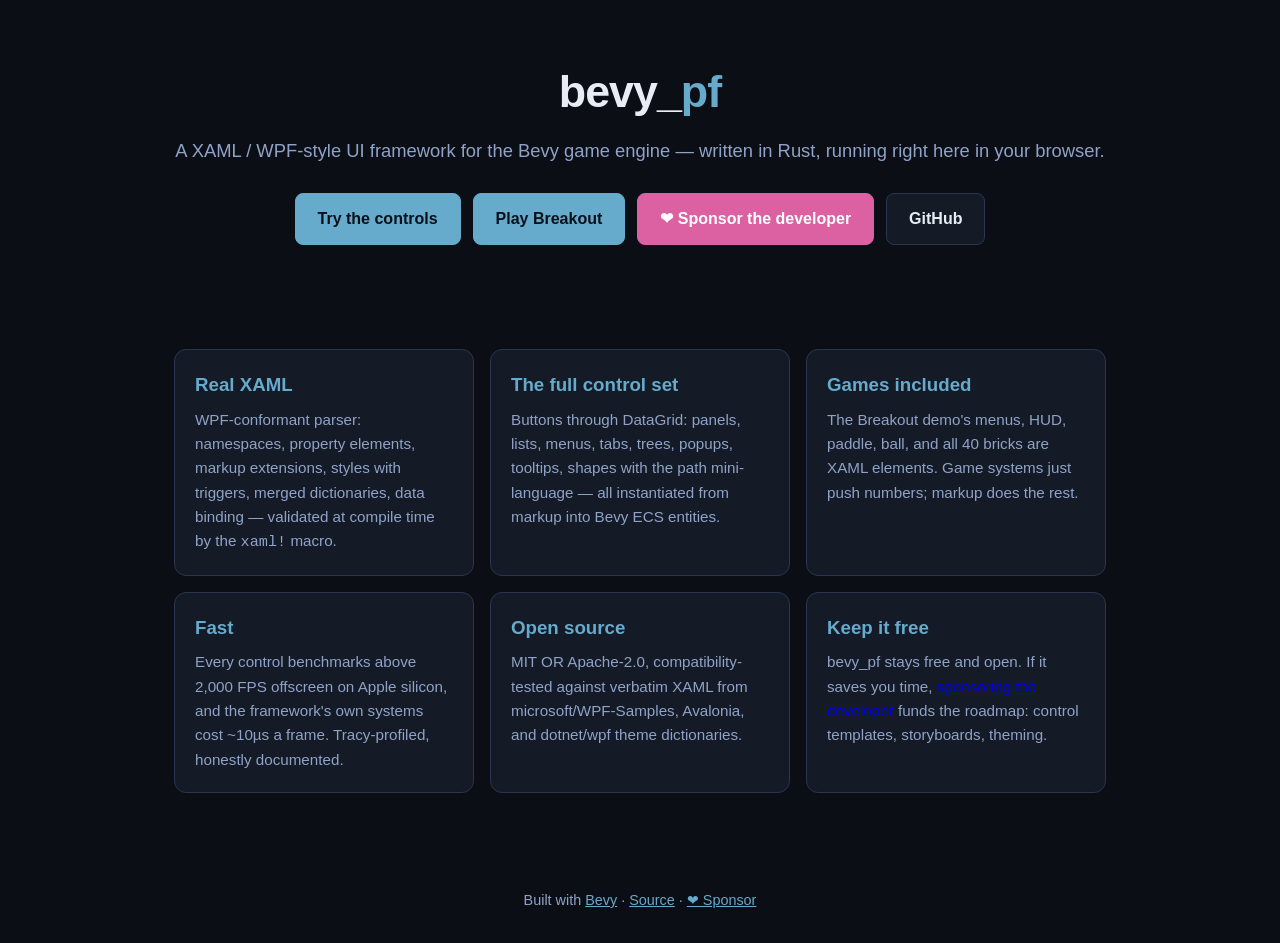
==== site/index.html @ ff90f594 "Web playground + XAML Breakout + sponsor infrastructure - examples/breakout.rs: complete Breakout wh" ====
<!DOCTYPE html>
<html lang="en">
<head>
  <meta charset="utf-8">
  <meta name="viewport" content="width=device-width, initial-scale=1">
  <title>bevy_pf — XAML UI framework for Bevy</title>
  <link rel="stylesheet" href="style.css">
</head>
<body>
  <header class="hero">
    <h1>bevy_<span>pf</span></h1>
    <p class="tag">A XAML / WPF-style UI framework for the Bevy game engine — written in Rust, running right here in your browser.</p>
    <div class="buttons">
      <a class="btn primary" href="showcase.html">Try the controls</a>
      <a class="btn primary" href="breakout.html">Play Breakout</a>
      <a class="btn sponsor" href="https://github.com/sponsors/edgarhsanchez" target="_blank" rel="noopener">&#10084; Sponsor the developer</a>
      <a class="btn" href="https://github.com/edgarhsanchez/bevy_pf" target="_blank" rel="noopener">GitHub</a>
    </div>
  </header>

  <div class="wrap">
    <div class="grid">
      <div class="card">
        <h3>Real XAML</h3>
        <p>WPF-conformant parser: namespaces, property elements, markup extensions, styles with triggers, merged dictionaries, data binding — validated at compile time by the <code>xaml!</code> macro.</p>
      </div>
      <div class="card">
        <h3>The full control set</h3>
        <p>Buttons through DataGrid: panels, lists, menus, tabs, trees, popups, tooltips, shapes with the path mini-language — all instantiated from markup into Bevy ECS entities.</p>
      </div>
      <div class="card">
        <h3>Games included</h3>
        <p>The Breakout demo's menus, HUD, paddle, ball, and all 40 bricks are XAML elements. Game systems just push numbers; markup does the rest.</p>
      </div>
      <div class="card">
        <h3>Fast</h3>
        <p>Every control benchmarks above 2,000 FPS offscreen on Apple silicon, and the framework's own systems cost ~10&micro;s a frame. Tracy-profiled, honestly documented.</p>
      </div>
      <div class="card">
        <h3>Open source</h3>
        <p>MIT OR Apache-2.0, compatibility-tested against verbatim XAML from microsoft/WPF-Samples, Avalonia, and dotnet/wpf theme dictionaries.</p>
      </div>
      <div class="card">
        <h3>Keep it free</h3>
        <p>bevy_pf stays free and open. If it saves you time, <a href="https://github.com/sponsors/edgarhsanchez" target="_blank" rel="noopener">sponsoring the developer</a> funds the roadmap: control templates, storyboards, theming.</p>
      </div>
    </div>
  </div>

  <footer>
    Built with <a href="https://bevy.org" target="_blank" rel="noopener">Bevy</a> &middot;
    <a href="https://github.com/edgarhsanchez/bevy_pf" target="_blank" rel="noopener">Source</a> &middot;
    <a href="https://github.com/sponsors/edgarhsanchez" target="_blank" rel="noopener">&#10084; Sponsor</a>
  </footer>
</body>
</html>
---- site/style.css ----
:root {
  --bg: #0b0e14;
  --panel: #141a26;
  --border: #2a3550;
  --text: #e8ecf4;
  --muted: #8fa3c8;
  --accent: #66aacc;
  --sponsor: #db61a2;
}
* { box-sizing: border-box; margin: 0; padding: 0; }
body {
  background: var(--bg);
  color: var(--text);
  font-family: -apple-system, BlinkMacSystemFont, "Segoe UI", Roboto, sans-serif;
  line-height: 1.6;
  min-height: 100vh;
}
.wrap { max-width: 980px; margin: 0 auto; padding: 24px; }
header.hero { text-align: center; padding: 56px 16px 40px; }
header.hero h1 { font-size: 2.8rem; letter-spacing: -1px; }
header.hero h1 span { color: var(--accent); }
header.hero p.tag { color: var(--muted); font-size: 1.15rem; margin-top: 8px; }
.buttons { display: flex; gap: 12px; justify-content: center; flex-wrap: wrap; margin-top: 28px; }
a.btn {
  display: inline-block; padding: 12px 22px; border-radius: 8px;
  text-decoration: none; font-weight: 600; border: 1px solid var(--border);
  background: var(--panel); color: var(--text); transition: transform .1s ease;
}
a.btn:hover { transform: translateY(-2px); }
a.btn.primary { background: var(--accent); border-color: var(--accent); color: #08111a; }
a.btn.sponsor { background: var(--sponsor); border-color: var(--sponsor); color: #fff; }
.grid { display: grid; grid-template-columns: repeat(auto-fit, minmax(280px, 1fr)); gap: 16px; margin: 40px 0; }
.card { background: var(--panel); border: 1px solid var(--border); border-radius: 12px; padding: 20px; }
.card h3 { margin-bottom: 8px; color: var(--accent); }
.card p { color: var(--muted); font-size: .95rem; }
footer { text-align: center; color: var(--muted); padding: 32px 16px; font-size: .9rem; }
footer a { color: var(--accent); }
.demo-page main { max-width: 1100px; margin: 0 auto; padding: 16px; }
.canvas-holder {
  position: relative; width: 100%; aspect-ratio: 16 / 10;
  background: var(--panel); border: 1px solid var(--border); border-radius: 12px;
  overflow: hidden;
}
.canvas-holder canvas { width: 100%; height: 100%; display: block; outline: none; }
#loading {
  position: absolute; inset: 0; display: flex; flex-direction: column;
  align-items: center; justify-content: center; gap: 12px; color: var(--muted);
}
.spinner {
  width: 36px; height: 36px; border: 3px solid var(--border);
  border-top-color: var(--accent); border-radius: 50%;
  animation: spin 0.9s linear infinite;
}
@keyframes spin { to { transform: rotate(360deg); } }
nav.demo-nav { display: flex; gap: 14px; align-items: center; padding: 14px 16px; max-width: 1100px; margin: 0 auto; }
nav.demo-nav a { color: var(--muted); text-decoration: none; }
nav.demo-nav a:hover { color: var(--text); }
nav.demo-nav .spacer { flex: 1; }
.note { color: var(--muted); font-size: .9rem; margin-top: 12px; }
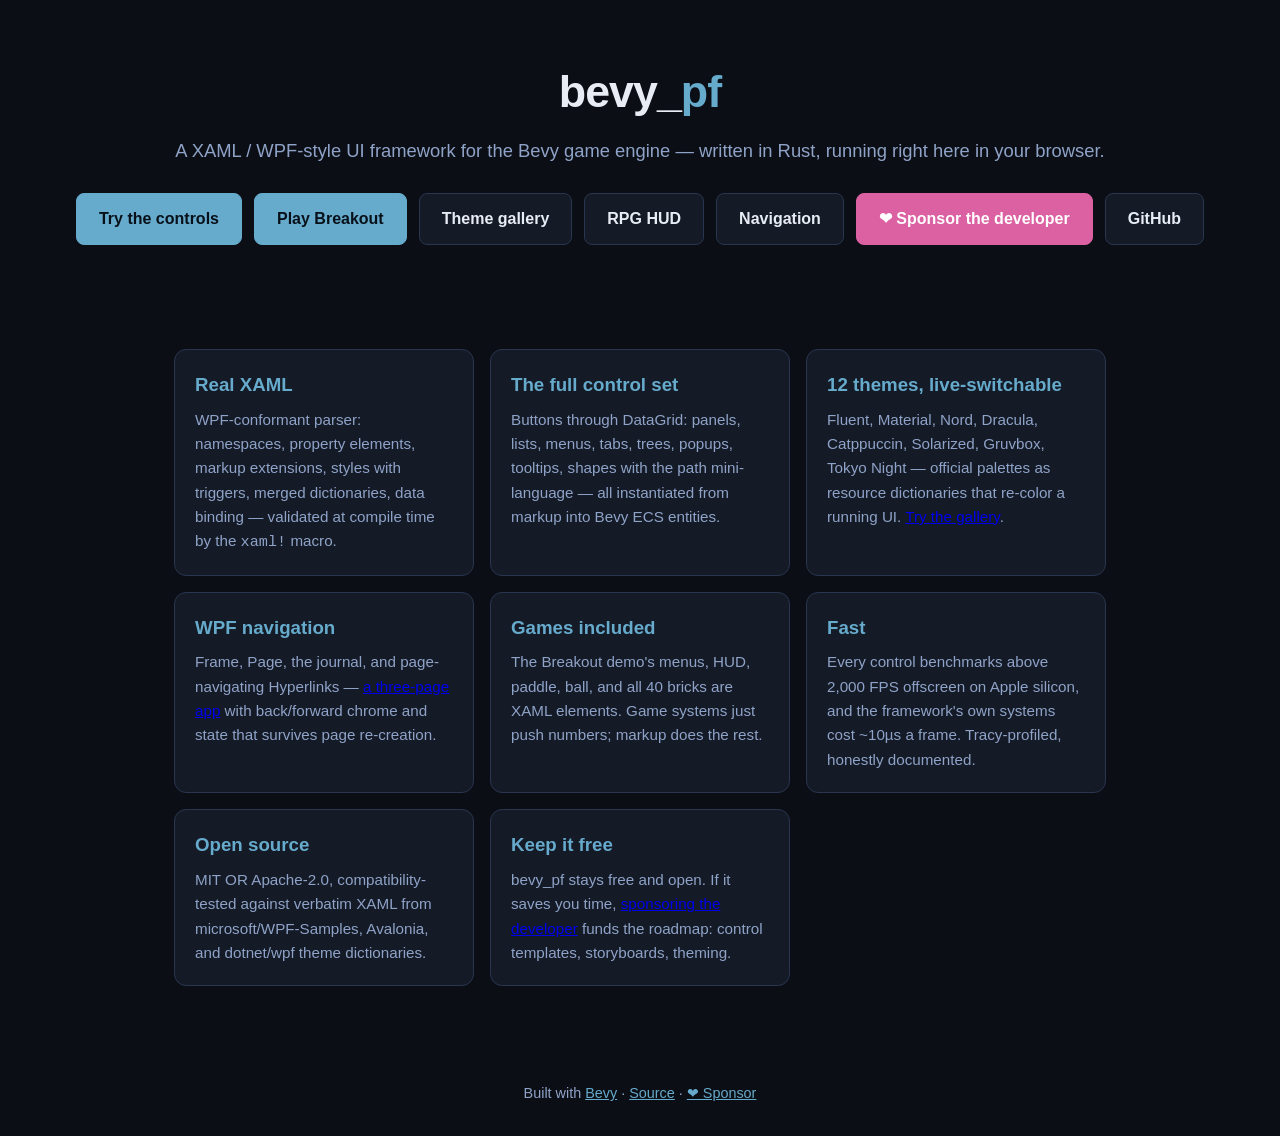
==== commit a33f5cdb: "Site: all five demos playable — themes, RPG HUD, navigation join the lineup - theme_gallery, rpg_hud" ====
--- a/site/index.html
+++ b/site/index.html
@@ -13,6 +13,9 @@
     <div class="buttons">
       <a class="btn primary" href="showcase.html">Try the controls</a>
       <a class="btn primary" href="breakout.html">Play Breakout</a>
+      <a class="btn" href="themes.html">Theme gallery</a>
+      <a class="btn" href="rpg.html">RPG HUD</a>
+      <a class="btn" href="navigation.html">Navigation</a>
       <a class="btn sponsor" href="https://github.com/sponsors/edgarhsanchez" target="_blank" rel="noopener">&#10084; Sponsor the developer</a>
       <a class="btn" href="https://github.com/edgarhsanchez/bevy_pf" target="_blank" rel="noopener">GitHub</a>
     </div>
@@ -27,6 +30,14 @@
       <div class="card">
         <h3>The full control set</h3>
         <p>Buttons through DataGrid: panels, lists, menus, tabs, trees, popups, tooltips, shapes with the path mini-language — all instantiated from markup into Bevy ECS entities.</p>
+      </div>
+      <div class="card">
+        <h3>12 themes, live-switchable</h3>
+        <p>Fluent, Material, Nord, Dracula, Catppuccin, Solarized, Gruvbox, Tokyo Night — official palettes as resource dictionaries that re-color a running UI. <a href="themes.html">Try the gallery</a>.</p>
+      </div>
+      <div class="card">
+        <h3>WPF navigation</h3>
+        <p>Frame, Page, the journal, and page-navigating Hyperlinks — <a href="navigation.html">a three-page app</a> with back/forward chrome and state that survives page re-creation.</p>
       </div>
       <div class="card">
         <h3>Games included</h3>
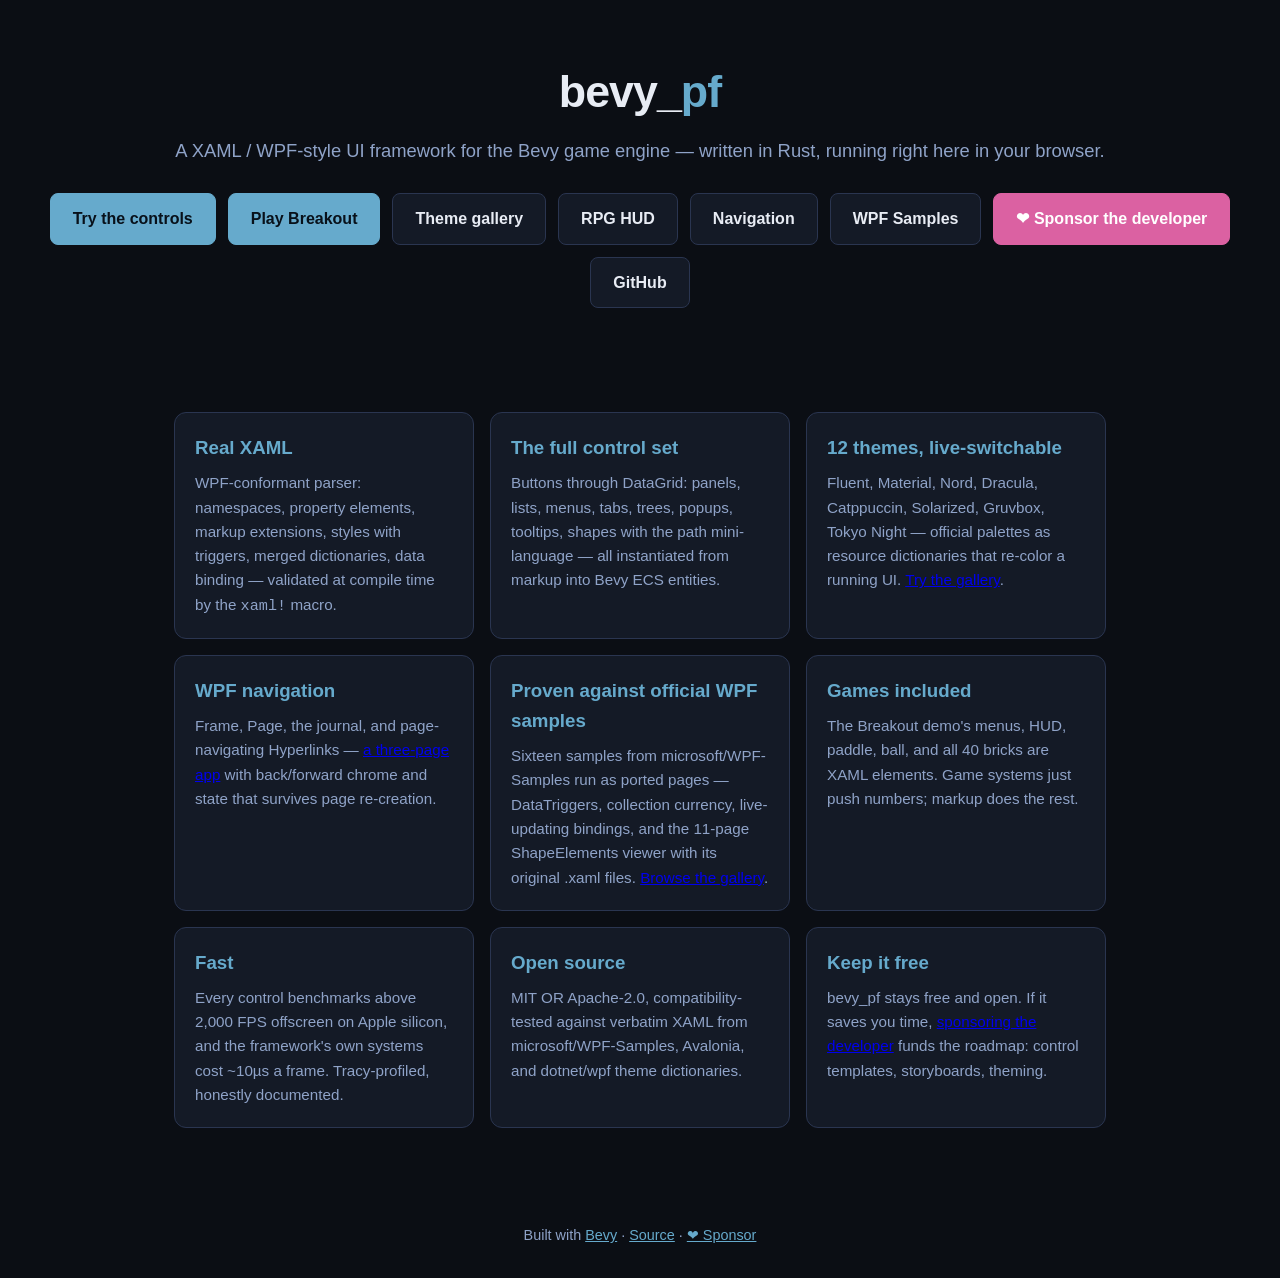
==== commit 2e49665b: "WPF-Samples batch 3: five more ports + the template-scope fix + live gallery demo The unlock first: " ====
--- a/site/index.html
+++ b/site/index.html
@@ -16,6 +16,7 @@
       <a class="btn" href="themes.html">Theme gallery</a>
       <a class="btn" href="rpg.html">RPG HUD</a>
       <a class="btn" href="navigation.html">Navigation</a>
+      <a class="btn" href="wpf.html">WPF Samples</a>
       <a class="btn sponsor" href="https://github.com/sponsors/edgarhsanchez" target="_blank" rel="noopener">&#10084; Sponsor the developer</a>
       <a class="btn" href="https://github.com/edgarhsanchez/bevy_pf" target="_blank" rel="noopener">GitHub</a>
     </div>
@@ -38,6 +39,10 @@
       <div class="card">
         <h3>WPF navigation</h3>
         <p>Frame, Page, the journal, and page-navigating Hyperlinks — <a href="navigation.html">a three-page app</a> with back/forward chrome and state that survives page re-creation.</p>
+      </div>
+      <div class="card">
+        <h3>Proven against official WPF samples</h3>
+        <p>Sixteen samples from microsoft/WPF-Samples run as ported pages — DataTriggers, collection currency, live-updating bindings, and the 11-page ShapeElements viewer with its original .xaml files. <a href="wpf.html">Browse the gallery</a>.</p>
       </div>
       <div class="card">
         <h3>Games included</h3>
--- a/site/style.css
+++ b/site/style.css
@@ -57,3 +57,11 @@
 nav.demo-nav a:hover { color: var(--text); }
 nav.demo-nav .spacer { flex: 1; }
 .note { color: var(--muted); font-size: .9rem; margin-top: 12px; }
+
+.howto { max-width: 1100px; margin: 8px auto 40px; padding: 0 16px; }
+.howto h2 { margin: 18px 0 6px; font-size: 1.3rem; }
+.howto details { background: var(--panel); border: 1px solid var(--border); border-radius: 10px; margin-top: 10px; }
+.howto summary { cursor: pointer; padding: 12px 16px; font-weight: 600; color: var(--accent); }
+.howto .step { padding: 0 16px 14px; }
+.howto p { color: var(--muted); font-size: .92rem; margin: 4px 0 8px; }
+.howto pre { background: #0d1420; border: 1px solid var(--border); border-radius: 8px; padding: 12px; overflow-x: auto; font-size: .82rem; line-height: 1.5; color: #dbe4f4; }
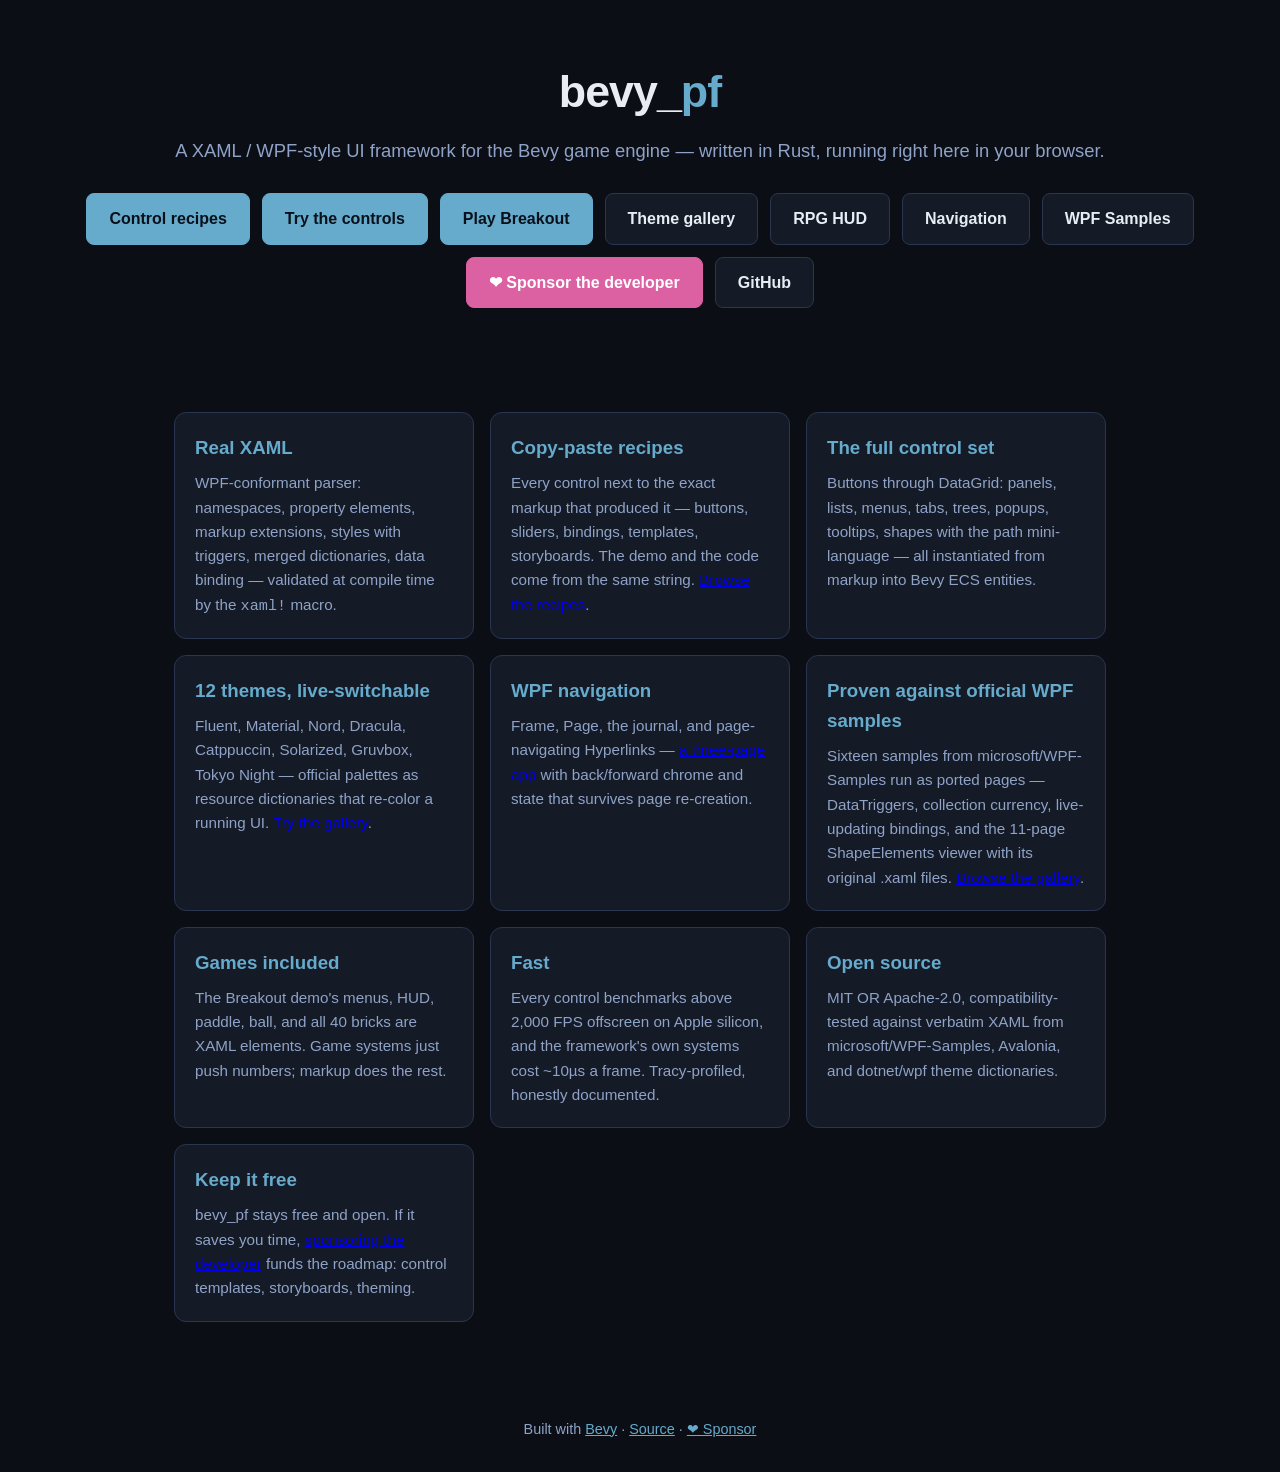
==== commit 01ee9db6: "Site: Control recipes page — every control beside its exact markup - examples/snippets_gallery.rs: 1" ====
--- a/site/index.html
+++ b/site/index.html
@@ -11,6 +11,7 @@
     <h1>bevy_<span>pf</span></h1>
     <p class="tag">A XAML / WPF-style UI framework for the Bevy game engine — written in Rust, running right here in your browser.</p>
     <div class="buttons">
+      <a class="btn primary" href="snippets.html">Control recipes</a>
       <a class="btn primary" href="showcase.html">Try the controls</a>
       <a class="btn primary" href="breakout.html">Play Breakout</a>
       <a class="btn" href="themes.html">Theme gallery</a>
@@ -27,6 +28,10 @@
       <div class="card">
         <h3>Real XAML</h3>
         <p>WPF-conformant parser: namespaces, property elements, markup extensions, styles with triggers, merged dictionaries, data binding — validated at compile time by the <code>xaml!</code> macro.</p>
+      </div>
+      <div class="card">
+        <h3>Copy-paste recipes</h3>
+        <p>Every control next to the exact markup that produced it — buttons, sliders, bindings, templates, storyboards. The demo and the code come from the same string. <a href="snippets.html">Browse the recipes</a>.</p>
       </div>
       <div class="card">
         <h3>The full control set</h3>
